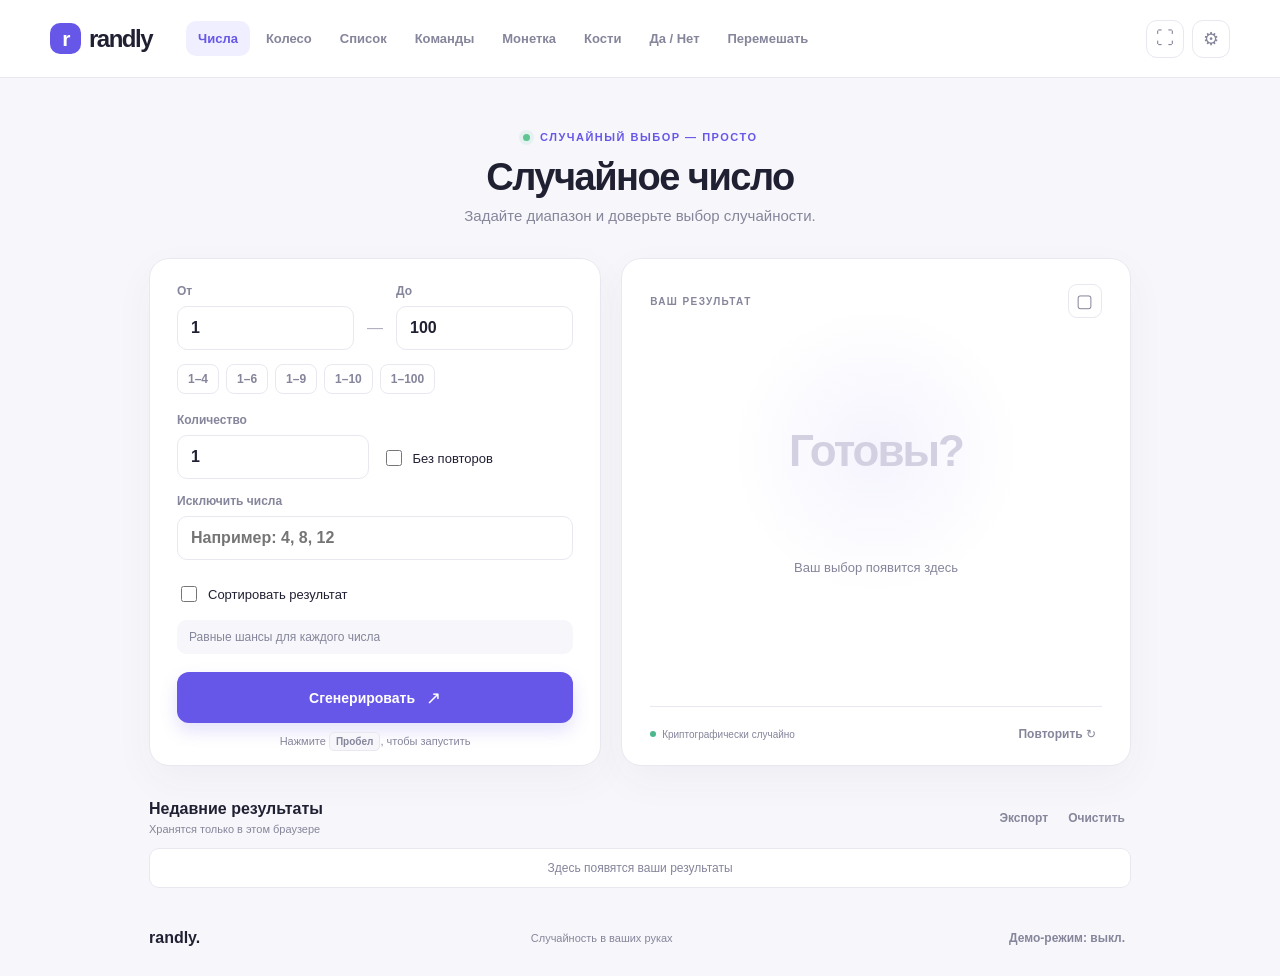
==== index.html @ abb41e6d "Initial public release of Randly 3.0" ====
<!doctype html>
<html lang="ru">
<head>
  <meta charset="utf-8"><meta name="viewport" content="width=device-width,initial-scale=1,viewport-fit=cover">
  <meta name="theme-color" content="#f7f7fb"><meta name="description" content="Randly — простой и честный способ выбрать случайное число, имя или решение.">
  <title>Randly — случайный выбор</title><link rel="stylesheet" href="styles.css"><link rel="stylesheet" href="wheel.css"><link rel="stylesheet" href="settings.css"><script src="random-core.js" defer></script>
</head>
<body>
  <header class="topbar"><a class="brand" href="#" aria-label="Randly, главная"><span class="brand-mark">r</span>randly</a><nav class="tools" aria-label="Инструменты">
    <button class="nav-item active" data-tool="numbers">Числа</button><button class="nav-item" data-tool="wheel">Колесо</button><button class="nav-item" data-tool="list">Список</button><button class="nav-item" data-tool="teams">Команды</button><button class="nav-item" data-tool="coin">Монетка</button><button class="nav-item" data-tool="dice">Кости</button><button class="nav-item" data-tool="yesno">Да / Нет</button><button class="nav-item" data-tool="shuffle">Перемешать</button>
  </nav><div class="top-actions"><button id="projectorBtn" class="icon-button" title="Режим проектора" aria-label="Режим проектора">⛶</button><button id="settingsBtn" class="icon-button" title="Настройки" aria-label="Настройки">⚙</button></div></header>
  <main class="shell"><section class="intro"><div class="eyebrow"><span class="live-dot"></span> Случайный выбор — просто</div><h1 id="heading">Случайное число</h1><p id="subheading">Задайте диапазон и доверьте выбор случайности.</p></section>
  <div class="workspace"><section class="panel controls" aria-label="Параметры инструмента">
    <div class="tool-pane" data-pane="numbers"><div class="field-row"><label>От<input id="min" type="number" value="1" inputmode="numeric"></label><span class="range-dash">—</span><label>До<input id="max" type="number" value="100" inputmode="numeric"></label></div><div class="quick-ranges"><button data-range="1,4">1–4</button><button data-range="1,6">1–6</button><button data-range="1,9">1–9</button><button data-range="1,10">1–10</button><button data-range="1,100">1–100</button></div><div class="field-row lower"><label>Количество<input id="amount" type="number" value="1" min="1" max="100"></label><label class="check-label"><input id="unique" type="checkbox"> Без повторов</label></div><label class="wide-label">Исключить числа <input id="excluded" type="text" placeholder="Например: 4, 8, 12"></label><label class="check-label"><input id="sortNumbers" type="checkbox"> Сортировать результат</label><div class="inline-note" id="numberMode">Равные шансы для каждого числа</div></div>
    <div class="tool-pane hidden" data-pane="wheel"><label class="wide-label">Секторы <textarea id="wheelItems" rows="6">Пицца
Суши
Бургер
Паста
Салат
Тако</textarea></label><div class="field-row lower"><label class="check-label"><input id="removeWinner" type="checkbox"> Удалять выпавшее</label><div><button id="saveSet" class="subtle-button">Сохранить набор</button> <button id="loadSet" class="subtle-button">Загрузить набор</button></div></div><div class="inline-note">Каждый сектор имеет одинаковый шанс</div></div>
    <div class="tool-pane hidden" data-pane="list"><label class="wide-label">Ваш список <textarea id="listItems" rows="7" placeholder="Один вариант в строке"></textarea></label><div class="inline-note">Вес варианта можно указать как <code>Имя|3</code>; вес 0 исключает его.</div><div class="field-row lower"><label>Выбрать<input id="listCount" type="number" value="1" min="1" max="100"></label><label class="check-label"><input id="removeList" type="checkbox"> Убирать выбранное</label></div><label class="file-button">Импорт списка<input id="importList" type="file" accept="text/plain,.csv"></label></div>
    <div class="tool-pane hidden" data-pane="teams"><label class="wide-label">Участники <textarea id="teamItems" rows="7" placeholder="Одно имя в строке"></textarea></label><label>Количество команд<input id="teamCount" type="number" value="2" min="2" max="50"></label></div>
    <div class="tool-pane hidden" data-pane="coin"><div class="inline-note">Честный выбор одной из двух сторон.</div></div>
    <div class="tool-pane hidden" data-pane="dice"><label>Количество костей<input id="diceCount" type="number" value="2" min="1" max="6"></label><div class="inline-note">От одного до шести кубиков</div></div>
    <div class="tool-pane hidden" data-pane="yesno"><label>Варианты<select id="yesNoMode"><option value="2">Да / Нет</option><option value="3">Да / Нет / Возможно</option></select></label></div>
    <div class="tool-pane hidden" data-pane="shuffle"><label class="wide-label">Список для перемешивания<textarea id="shuffleItems" rows="7" placeholder="Один вариант в строке"></textarea></label><label class="check-label"><input id="shuffleRemove" type="checkbox"> Убирать первый результат</label></div>
    <button id="goBtn" class="primary-button"><span id="goLabel">Сгенерировать</span><span aria-hidden="true">↗</span></button><div class="key-hint">Нажмите <kbd>Пробел</kbd>, чтобы запустить</div>
  </section>
  <section class="panel result-panel" aria-live="polite"><div class="result-top"><span class="result-label" id="resultLabel">ВАШ РЕЗУЛЬТАТ</span><button id="copyBtn" class="copy-button" title="Скопировать" aria-label="Скопировать результат">▢</button></div><div id="result" class="result-value placeholder">Готовы?</div><div id="resultMeta" class="result-meta">Ваш выбор появится здесь</div><div id="visual" class="visual"></div><div class="result-bottom"><span id="integrity"><i></i> Криптографически случайно</span><button id="againBtn" class="text-button">Повторить ↻</button></div></section></div>
  <section class="history-section"><div class="history-heading"><div><h2>Недавние результаты</h2><p>Хранятся только в этом браузере</p></div><div class="history-actions"><button id="exportBtn" class="text-button">Экспорт</button><button id="clearHistory" class="text-button">Очистить</button></div></div><ol id="history" class="history-list"><li class="empty-history">Здесь появятся ваши результаты</li></ol></section>
  <footer><span>randly<span class="footer-dot">.</span></span><span>Случайность в ваших руках</span><button id="demoBtn" class="text-button">Демо-режим: выкл.</button></footer></main>
  <dialog id="settingsDialog"><form method="dialog" class="dialog-card"><div class="dialog-head"><div><span class="eyebrow">ПЕРСОНАЛИЗАЦИЯ</span><h2>Настройки</h2></div><button class="icon-button" value="cancel" aria-label="Закрыть">×</button></div><label class="setting-row">Тема<select id="theme"><option value="light">Светлая</option><option value="dark">Тёмная</option><option value="system">Как в системе</option></select></label><label class="setting-row">Анимации<input id="animations" type="checkbox" checked></label><label class="setting-row">Длительность анимации<select id="duration"><option value="800">Короткая</option><option value="1500" selected>Обычная</option><option value="2400">Медленная</option></select></label><label class="setting-row">Звуковые эффекты<input id="sound" type="checkbox"></label><label class="setting-row">Демонстрационный результат<input id="demoSetting" type="checkbox"></label><div class="option-group"><label class="setting-label" for="weights">Веса для чисел</label><p>Формат <code>3:5, 7:2</code>. Остальные числа имеют вес 1, вес 0 исключает значение.</p><input id="weights" class="setting-input" type="text" placeholder="Одинаковые шансы"></div><div class="dialog-actions"><button id="resetSettings" type="button" class="subtle-button">Сбросить настройки</button><button class="primary-button small" value="ok">Готово</button></div></form></dialog>
  <div id="toast" class="toast" role="status"></div><script src="app.js" defer></script>
</body></html>
---- styles.css ----
:root{font-family:Inter, "Segoe UI", Arial, sans-serif,sans-serif;color:#202033;background:#f7f7fb;font-synthesis:none;--bg:#f7f7fb;--surface:#fff;--ink:#202033;--muted:#85859b;--line:#e9e8f0;--accent:#6757e8;--soft:#f0efff;--shadow:0 14px 40px #2620440b;--green:#41a67a}*{box-sizing:border-box}body{margin:0;background:var(--bg);color:var(--ink);min-height:100vh;transition:background .2s,color .2s}body.dark{--bg:#13131d;--surface:#1e1e2c;--ink:#f4f2ff;--muted:#a3a2b8;--line:#333346;--soft:#292642;--shadow:0 16px 40px #05050a55}.topbar{height:78px;border-bottom:1px solid var(--line);display:flex;align-items:center;padding:0 max(28px,calc((100vw - 1180px)/2));gap:34px;background:var(--surface)}.brand{text-decoration:none;color:var(--ink);font:800 24px Manrope, "Segoe UI", sans-serif;letter-spacing:-1.5px;display:flex;align-items:center;gap:8px;flex-shrink:0}.brand-mark{display:grid;place-items:center;width:31px;height:31px;background:var(--accent);color:white;border-radius:10px;font-size:21px}.tools{display:flex;align-items:center;gap:4px;flex:1;overflow:auto;scrollbar-width:none}.nav-item{white-space:nowrap;background:transparent;border:0;color:var(--muted);font:600 13px Inter, "Segoe UI", Arial, sans-serif;padding:10px 12px;border-radius:10px;cursor:pointer}.nav-item:hover,.nav-item.active{background:var(--soft);color:var(--accent)}.top-actions{display:flex;gap:8px}.icon-button{height:38px;width:38px;border:1px solid var(--line);border-radius:11px;background:var(--surface);color:var(--muted);font-size:18px;cursor:pointer}.icon-button:hover{color:var(--accent);border-color:var(--accent)}.shell{max-width:1030px;margin:auto;padding:53px 24px 25px}.intro{text-align:center;margin-bottom:34px}.eyebrow{font-size:11px;font-weight:700;letter-spacing:1.5px;color:var(--accent);text-transform:uppercase}.live-dot{display:inline-block;width:7px;height:7px;background:#5dc492;border-radius:99px;margin-right:6px;box-shadow:0 0 0 4px #5dc4921d}.intro h1{font:800 38px Manrope, "Segoe UI", sans-serif;margin:13px 0 8px;letter-spacing:-1.5px}.intro p{color:var(--muted);margin:0;font-size:15px}.workspace{display:grid;grid-template-columns: .94fr 1.06fr;gap:20px}.panel{background:var(--surface);border:1px solid var(--line);border-radius:20px;box-shadow:var(--shadow)}.controls{padding:25px 27px 18px}.field-row{display:flex;align-items:end;gap:13px}.field-row>label{flex:1}.field-row label,.controls>label,.tool-pane>label{font-size:12px;color:var(--muted);font-weight:600;display:flex;flex-direction:column;gap:8px}.range-dash{padding-bottom:13px;color:#b0afc0}.controls input:not([type=checkbox]),.controls textarea,.controls select,.setting-row select{width:100%;border:1px solid var(--line);background:var(--surface);color:var(--ink);font:600 16px Inter, "Segoe UI", Arial, sans-serif;border-radius:10px;padding:12px 13px;outline:none}.controls input:focus,.controls textarea:focus,.controls select:focus{border-color:var(--accent);box-shadow:0 0 0 3px #6757e81c}.quick-ranges{display:flex;gap:7px;margin:14px 0 19px;flex-wrap:wrap}.quick-ranges button{border:1px solid var(--line);background:var(--surface);color:var(--muted);border-radius:8px;padding:7px 10px;font:600 12px Inter, "Segoe UI", Arial, sans-serif;cursor:pointer}.quick-ranges button:hover{color:var(--accent);background:var(--soft);border-color:transparent}.lower{margin-bottom:15px}.check-label{display:flex!important;flex-direction:row!important;align-items:center;gap:8px!important;color:var(--ink)!important;font-size:13px!important;font-weight:500!important;min-height:42px}.check-label input,.setting-row input{accent-color:var(--accent);width:16px;height:16px}.wide-label{margin-bottom:13px}.controls textarea{font-size:14px;resize:vertical;line-height:1.55}.inline-note{font-size:12px;color:var(--muted);background:var(--bg);padding:10px 12px;border-radius:9px;margin:5px 0 18px}.subtle-button,.file-button{display:inline-flex;align-items:center;justify-content:center;gap:7px;border:1px solid var(--line);background:var(--surface);color:var(--ink);font:600 12px Inter, "Segoe UI", Arial, sans-serif;border-radius:9px;padding:10px 12px;cursor:pointer}.file-button input{display:none}.primary-button{width:100%;height:51px;border:0;border-radius:12px;background:var(--accent);color:#fff;font:700 14px Inter, "Segoe UI", Arial, sans-serif;display:flex;align-items:center;justify-content:center;gap:11px;cursor:pointer;box-shadow:0 8px 17px #6757e82e;transition:transform .15s,filter .15s}.primary-button:hover{filter:brightness(1.06);transform:translateY(-1px)}.primary-button:disabled{opacity:.55;cursor:wait;transform:none}.primary-button span:last-child{font-size:18px}.key-hint{text-align:center;color:var(--muted);font-size:11px;padding-top:12px}kbd{font:600 10px Inter, "Segoe UI", Arial, sans-serif;padding:3px 6px;border:1px solid var(--line);border-radius:5px;background:var(--bg)}.result-panel{min-height:405px;padding:25px 28px 18px;display:flex;flex-direction:column;position:relative;overflow:hidden}.result-panel:before{content:"";position:absolute;width:300px;height:300px;background:radial-gradient(circle,#7466ef12,transparent 68%);left:50%;top:38%;transform:translate(-50%,-50%);pointer-events:none}.result-top{display:flex;justify-content:space-between;align-items:center;z-index:1}.result-label{font-size:10px;font-weight:700;letter-spacing:1.4px;color:var(--muted)}.copy-button{height:34px;width:34px;border-radius:9px;border:1px solid var(--line);background:var(--surface);color:var(--muted);font-size:18px;cursor:pointer}.result-value{position:relative;z-index:1;margin:auto;text-align:center;max-width:100%;overflow-wrap:anywhere;font:800 clamp(56px,8vw,92px) Manrope, "Segoe UI", sans-serif;letter-spacing:-4px;color:var(--accent);line-height:1.1;transition:transform .2s}.result-value.placeholder{font-size:44px;letter-spacing:-2px;color:#d3d1e1}.result-value.pop{animation:pop .42s cubic-bezier(.2,1.6,.5,1)}@keyframes pop{50%{transform:scale(1.1)}}.result-meta{text-align:center;font-size:13px;color:var(--muted);margin:-25px 0 22px;position:relative;z-index:1}.visual{z-index:1;text-align:center;min-height:0}.dice-visual{font-size:44px;letter-spacing:7px}.winner-list{display:grid;gap:7px;max-height:160px;overflow:auto}.winner-list span{padding:8px;background:var(--soft);border-radius:8px;color:var(--accent);font-weight:700}.team-grid{display:grid;grid-template-columns:repeat(2,minmax(0,1fr));gap:9px;text-align:left}.team-card{padding:11px;background:var(--bg);border-radius:10px}.team-card b{font-size:11px;color:var(--accent)}.team-card p{margin:7px 0 0;font-size:12px}.result-bottom{border-top:1px solid var(--line);padding-top:14px;margin-top:auto;display:flex;justify-content:space-between;align-items:center;color:var(--muted);font-size:10px;z-index:1}.result-bottom #integrity{display:flex;align-items:center;gap:6px}.result-bottom i{width:6px;height:6px;background:#4bb88c;border-radius:99px}.text-button{background:none;border:0;color:var(--muted);font:600 12px Inter, "Segoe UI", Arial, sans-serif;cursor:pointer;padding:6px}.text-button:hover{color:var(--accent)}.history-section{margin-top:34px}.history-heading{display:flex;align-items:center;justify-content:space-between;margin-bottom:13px}.history-heading h2{font:700 16px Manrope, "Segoe UI", sans-serif;margin:0 0 5px}.history-heading p{margin:0;color:var(--muted);font-size:11px}.history-actions{display:flex;gap:8px}.history-list{padding:0;margin:0;list-style:none;display:grid;gap:7px}.history-list li{display:flex;align-items:center;justify-content:space-between;padding:12px 15px;background:var(--surface);border:1px solid var(--line);border-radius:10px;font-size:12px}.history-list li span:first-child{font-weight:600}.history-list li small{color:var(--muted)}.empty-history{color:var(--muted);justify-content:center!important}footer{display:flex;justify-content:space-between;align-items:center;padding-top:37px;color:var(--muted);font-size:11px}footer span:first-child{color:var(--ink);font:800 16px Manrope, "Segoe UI", sans-serif}.footer-dot{color:var(--accent)}.hidden{display:none!important}dialog{border:0;padding:0;background:transparent;color:var(--ink);width:min(440px,calc(100% - 30px));max-width:none}dialog::backdrop{background:#17152588;backdrop-filter:blur(3px)}.dialog-card{background:var(--surface);border:1px solid var(--line);border-radius:20px;padding:25px;box-shadow:var(--shadow)}.dialog-head{display:flex;justify-content:space-between;align-items:center;margin-bottom:15px}.dialog-head h2{font:700 24px Manrope, "Segoe UI", sans-serif;margin:7px 0 0}.setting-row{display:flex;justify-content:space-between;align-items:center;gap:20px;padding:14px 0;border-bottom:1px solid var(--line);font-size:13px}.setting-row select{width:auto;font-size:12px;padding:8px}.dialog-actions{display:flex;justify-content:space-between;margin-top:19px;gap:10px}.primary-button.small{width:auto;padding:0 20px;height:41px}.toast{position:fixed;left:50%;bottom:26px;transform:translate(-50%,20px);opacity:0;pointer-events:none;background:#242238;color:#fff;border-radius:10px;padding:11px 16px;font-size:12px;transition:.2s;z-index:10}.toast.show{opacity:1;transform:translate(-50%,0)}.projector .shell{max-width:1300px}.projector .intro h1{font-size:48px}.projector .result-value{font-size:clamp(80px,13vw,150px)}.projector .result-panel{min-height:520px}.projector .controls{font-size:1.1em}.projector .history-section,.projector footer{display:none}body.no-motion *,body.no-motion *:before,body.no-motion *:after{animation-duration:.001ms!important;transition-duration:.001ms!important;scroll-behavior:auto!important}@media(max-width:850px){.topbar{padding:0 17px;gap:17px}.tools{gap:0}.nav-item{padding:10px 9px}.shell{padding-top:38px}.workspace{gap:13px}.controls{padding:20px}.result-panel{padding:21px;min-height:390px}}@media(max-width:650px){.topbar{height:auto;min-height:66px;flex-wrap:wrap;gap:3px 10px;padding:10px 13px}.brand{font-size:20px}.brand-mark{width:28px;height:28px}.top-actions{margin-left:auto}.tools{order:3;flex-basis:100%;padding:4px 0 1px}.nav-item{font-size:12px;padding:8px 10px}.shell{padding:34px 14px 20px}.intro{margin-bottom:24px}.intro h1{font-size:30px}.intro p{font-size:13px}.workspace{grid-template-columns:1fr}.controls{padding:20px 18px 15px}.result-panel{min-height:290px;order:-1}.result-value{font-size:68px}.result-value.placeholder{font-size:36px}.result-meta{margin:-16px 0 16px}.history-section{margin-top:28px}footer{padding-top:25px}.history-heading h2{font-size:15px}}@media(max-width:380px){.shell{padding-inline:10px}.controls{padding:16px 14px 13px}.quick-ranges{gap:5px}.quick-ranges button{padding:7px 8px}.result-panel{min-height:260px}.result-bottom{font-size:9px}}
---- wheel.css ----
.wheel-wrap{position:relative;width:220px;height:220px;margin:0 auto 8px}.wheel-svg{width:100%;height:100%;transform:rotate(0deg);filter:drop-shadow(0 5px 8px #1d183322)}.wheel-spin{animation:wheel-stop var(--spin) cubic-bezier(.12,.68,.08,1) forwards}@keyframes wheel-stop{to{transform:rotate(var(--target))}}.wheel-pointer{position:absolute;z-index:2;left:calc(50% - 8px);top:-5px;width:0;height:0;border-left:9px solid transparent;border-right:9px solid transparent;border-top:19px solid #27243b;filter:drop-shadow(0 2px 2px #0003)}.coin{display:grid;place-items:center;width:94px;height:94px;margin:0 auto 12px;border-radius:50%;background:linear-gradient(145deg,#f6c861,#d99025);color:#fff;font:800 36px Manrope;border:5px solid #f9dfa1;box-shadow:0 8px 18px #c68a3233}.coin.flip{animation:flip .65s ease-out}@keyframes flip{50%{transform:rotateY(720deg) scale(1.12)}}
---- settings.css ----
.option-group{padding:14px 0;border-top:1px solid var(--line)}.option-group p{margin:6px 0 10px;color:var(--muted);font-size:11px;line-height:1.5}.setting-label{font-size:12px;font-weight:700}.setting-input{width:100%;padding:10px 12px;border:1px solid var(--line);border-radius:9px;background:var(--surface);color:var(--ink);font:13px Inter, "Segoe UI", Arial, sans-serif;outline:none}.setting-input:focus{border-color:var(--accent);box-shadow:0 0 0 3px #6757e81c}.dialog-card{max-height:min(90vh,760px);overflow:auto}.dialog-card .dialog-head{position:sticky;top:0;background:var(--surface);z-index:1;padding-bottom:5px}.wheel-wrap{animation:wheel-enter .24s ease-out}@keyframes wheel-enter{from{opacity:.6;transform:scale(.9)}to{opacity:1;transform:scale(1)}}
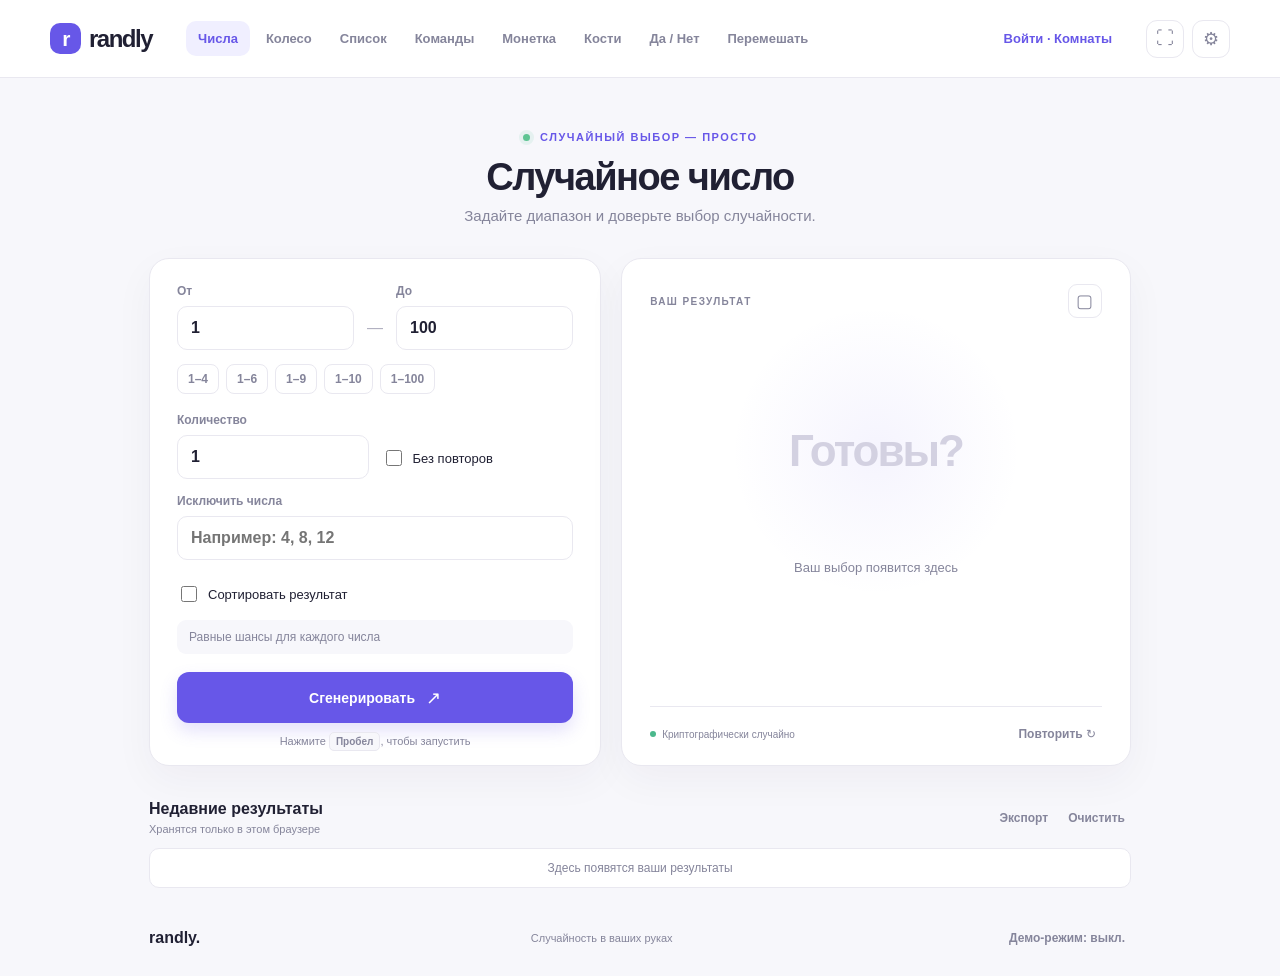
==== commit 8159c00b: "feat: integrate accounts and shared rooms with deployment" ====
--- a/index.html
+++ b/index.html
@@ -8,7 +8,7 @@
 <body>
   <header class="topbar"><a class="brand" href="#" aria-label="Randly, главная"><span class="brand-mark">r</span>randly</a><nav class="tools" aria-label="Инструменты">
     <button class="nav-item active" data-tool="numbers">Числа</button><button class="nav-item" data-tool="wheel">Колесо</button><button class="nav-item" data-tool="list">Список</button><button class="nav-item" data-tool="teams">Команды</button><button class="nav-item" data-tool="coin">Монетка</button><button class="nav-item" data-tool="dice">Кости</button><button class="nav-item" data-tool="yesno">Да / Нет</button><button class="nav-item" data-tool="shuffle">Перемешать</button>
-  </nav><div class="top-actions"><button id="projectorBtn" class="icon-button" title="Режим проектора" aria-label="Режим проектора">⛶</button><button id="settingsBtn" class="icon-button" title="Настройки" aria-label="Настройки">⚙</button></div></header>
+  </nav><a href="./account.html" style="white-space:nowrap;font-size:13px;font-weight:700;color:var(--accent);text-decoration:none">Войти · Комнаты</a><div class="top-actions"><button id="projectorBtn" class="icon-button" title="Режим проектора" aria-label="Режим проектора">⛶</button><button id="settingsBtn" class="icon-button" title="Настройки" aria-label="Настройки">⚙</button></div></header>
   <main class="shell"><section class="intro"><div class="eyebrow"><span class="live-dot"></span> Случайный выбор — просто</div><h1 id="heading">Случайное число</h1><p id="subheading">Задайте диапазон и доверьте выбор случайности.</p></section>
   <div class="workspace"><section class="panel controls" aria-label="Параметры инструмента">
     <div class="tool-pane" data-pane="numbers"><div class="field-row"><label>От<input id="min" type="number" value="1" inputmode="numeric"></label><span class="range-dash">—</span><label>До<input id="max" type="number" value="100" inputmode="numeric"></label></div><div class="quick-ranges"><button data-range="1,4">1–4</button><button data-range="1,6">1–6</button><button data-range="1,9">1–9</button><button data-range="1,10">1–10</button><button data-range="1,100">1–100</button></div><div class="field-row lower"><label>Количество<input id="amount" type="number" value="1" min="1" max="100"></label><label class="check-label"><input id="unique" type="checkbox"> Без повторов</label></div><label class="wide-label">Исключить числа <input id="excluded" type="text" placeholder="Например: 4, 8, 12"></label><label class="check-label"><input id="sortNumbers" type="checkbox"> Сортировать результат</label><div class="inline-note" id="numberMode">Равные шансы для каждого числа</div></div>
